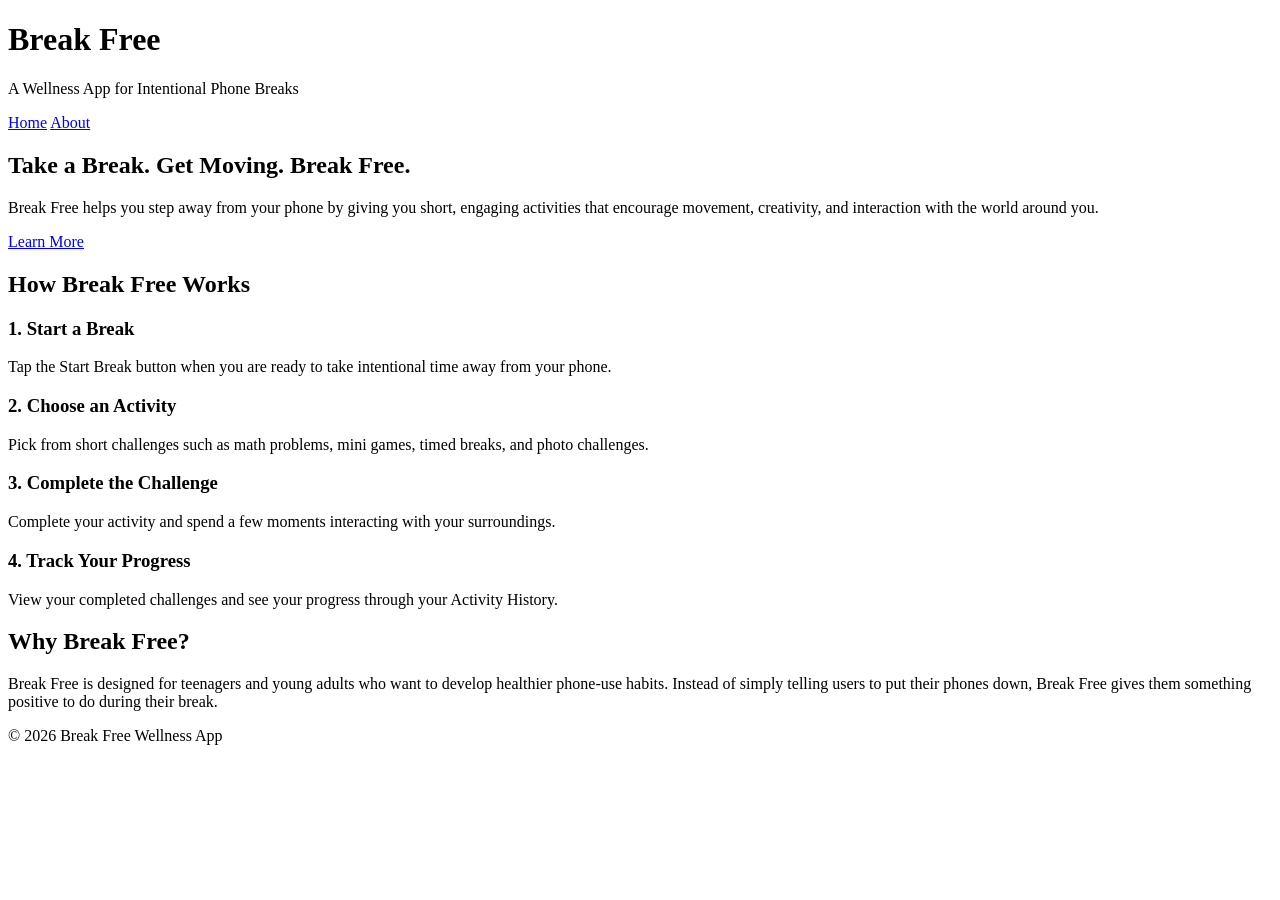
==== index.html @ 9f2288ec "Rename index (12).html to index.html" ====
<!DOCTYPE html>
<html lang="en">
<head>
    <meta charset="UTF-8">
    <meta name="viewport" content="width=device-width, initial-scale=1.0">
    <title>Break Free | Wellness App</title>
    <link rel="stylesheet" href="style.css">
</head>

<body>

    <header>
        <h1>Break Free</h1>
        <p>A Wellness App for Intentional Phone Breaks</p>

        <nav>
            <a href="index.html">Home</a>
            <a href="about.html">About</a>
        </nav>
    </header>

    <main>

        <section class="hero">
            <h2>Take a Break. Get Moving. Break Free.</h2>

            <p>
                Break Free helps you step away from your phone by giving you
                short, engaging activities that encourage movement, creativity,
                and interaction with the world around you.
            </p>

            <a class="button" href="about.html">Learn More</a>
        </section>

        <section class="features">
            <h2>How Break Free Works</h2>

            <div class="feature">
                <h3>1. Start a Break</h3>
                <p>
                    Tap the Start Break button when you are ready to take
                    intentional time away from your phone.
                </p>
            </div>

            <div class="feature">
                <h3>2. Choose an Activity</h3>
                <p>
                    Pick from short challenges such as math problems,
                    mini games, timed breaks, and photo challenges.
                </p>
            </div>

            <div class="feature">
                <h3>3. Complete the Challenge</h3>
                <p>
                    Complete your activity and spend a few moments
                    interacting with your surroundings.
                </p>
            </div>

            <div class="feature">
                <h3>4. Track Your Progress</h3>
                <p>
                    View your completed challenges and see your progress
                    through your Activity History.
                </p>
            </div>
        </section>

        <section class="goal">
            <h2>Why Break Free?</h2>

            <p>
                Break Free is designed for teenagers and young adults who want
                to develop healthier phone-use habits. Instead of simply
                telling users to put their phones down, Break Free gives them
                something positive to do during their break.
            </p>
        </section>

    </main>

    <footer>
        <p>&copy; 2026 Break Free Wellness App</p>
    </footer>

</body>
</html>
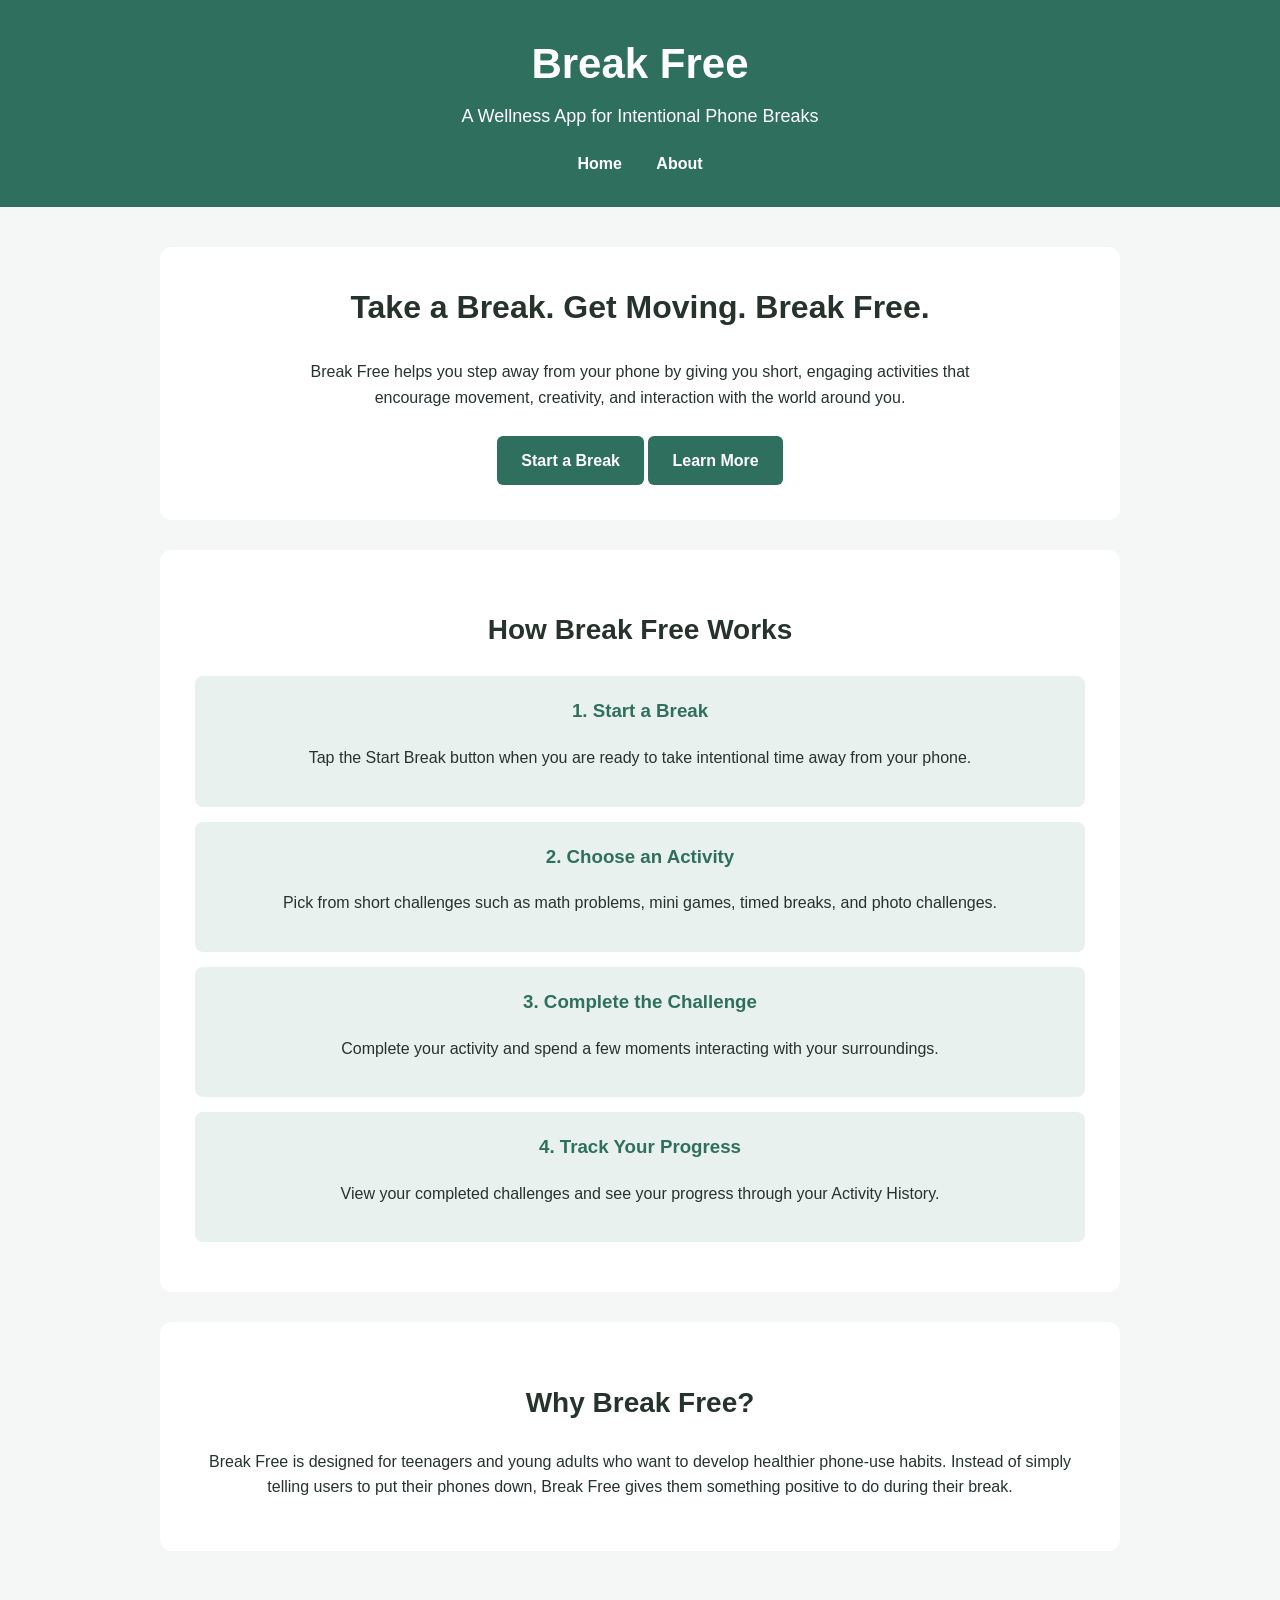
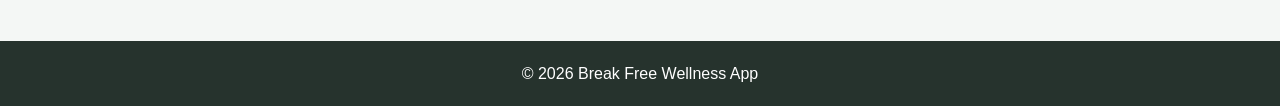
==== commit 5530505e: "Add 'Start a Break' link and update section ID" ====
--- a/index.html
+++ b/index.html
@@ -30,10 +30,11 @@
                 and interaction with the world around you.
             </p>
 
+            <a class="button" href="#activities">Start a Break</a>
             <a class="button" href="about.html">Learn More</a>
         </section>
 
-        <section class="features">
+        <section class="features" id="activities">
             <h2>How Break Free Works</h2>
 
             <div class="feature">
--- a/style.css
+++ b/style.css
@@ -0,0 +1,139 @@
+* {
+    box-sizing: border-box;
+}
+
+body {
+    margin: 0;
+    font-family: Arial, sans-serif;
+    background-color: #f4f7f5;
+    color: #26332d;
+    line-height: 1.6;
+}
+
+header {
+    background-color: #2f6f5e;
+    color: white;
+    text-align: center;
+    padding: 30px 20px;
+}
+
+header h1 {
+    margin: 0;
+    font-size: 42px;
+}
+
+header p {
+    margin: 5px 0 20px;
+    font-size: 18px;
+}
+
+nav a {
+    color: white;
+    text-decoration: none;
+    margin: 0 15px;
+    font-weight: bold;
+}
+
+nav a:hover {
+    text-decoration: underline;
+}
+
+main {
+    max-width: 1000px;
+    margin: 0 auto;
+    padding: 40px 20px;
+}
+
+section {
+    background-color: white;
+    padding: 35px;
+    margin-bottom: 30px;
+    border-radius: 12px;
+}
+
+.hero {
+    text-align: center;
+}
+
+.hero h2 {
+    font-size: 32px;
+    margin-top: 0;
+}
+
+.hero p {
+    max-width: 700px;
+    margin: 0 auto 25px;
+}
+
+.button {
+    display: inline-block;
+    background-color: #2f6f5e;
+    color: white;
+    text-decoration: none;
+    padding: 12px 24px;
+    border-radius: 6px;
+    font-weight: bold;
+}
+
+.button:hover {
+    background-color: #245747;
+}
+
+.features {
+    text-align: center;
+}
+
+.features h2 {
+    font-size: 28px;
+}
+
+.feature {
+    background-color: #e8f1ed;
+    padding: 20px;
+    margin: 15px 0;
+    border-radius: 8px;
+}
+
+.feature h3 {
+    margin-top: 0;
+    color: #2f6f5e;
+}
+
+.goal {
+    text-align: center;
+}
+
+.goal h2 {
+    font-size: 28px;
+}
+
+footer {
+    background-color: #26332d;
+    color: white;
+    text-align: center;
+    padding: 20px;
+    margin-top: 20px;
+}
+
+footer p {
+    margin: 0;
+}
+
+@media (max-width: 600px) {
+    header h1 {
+        font-size: 34px;
+    }
+
+    nav a {
+        display: inline-block;
+        margin: 5px 10px;
+    }
+
+    section {
+        padding: 25px 20px;
+    }
+
+    .hero h2 {
+        font-size: 26px;
+    }
+}
